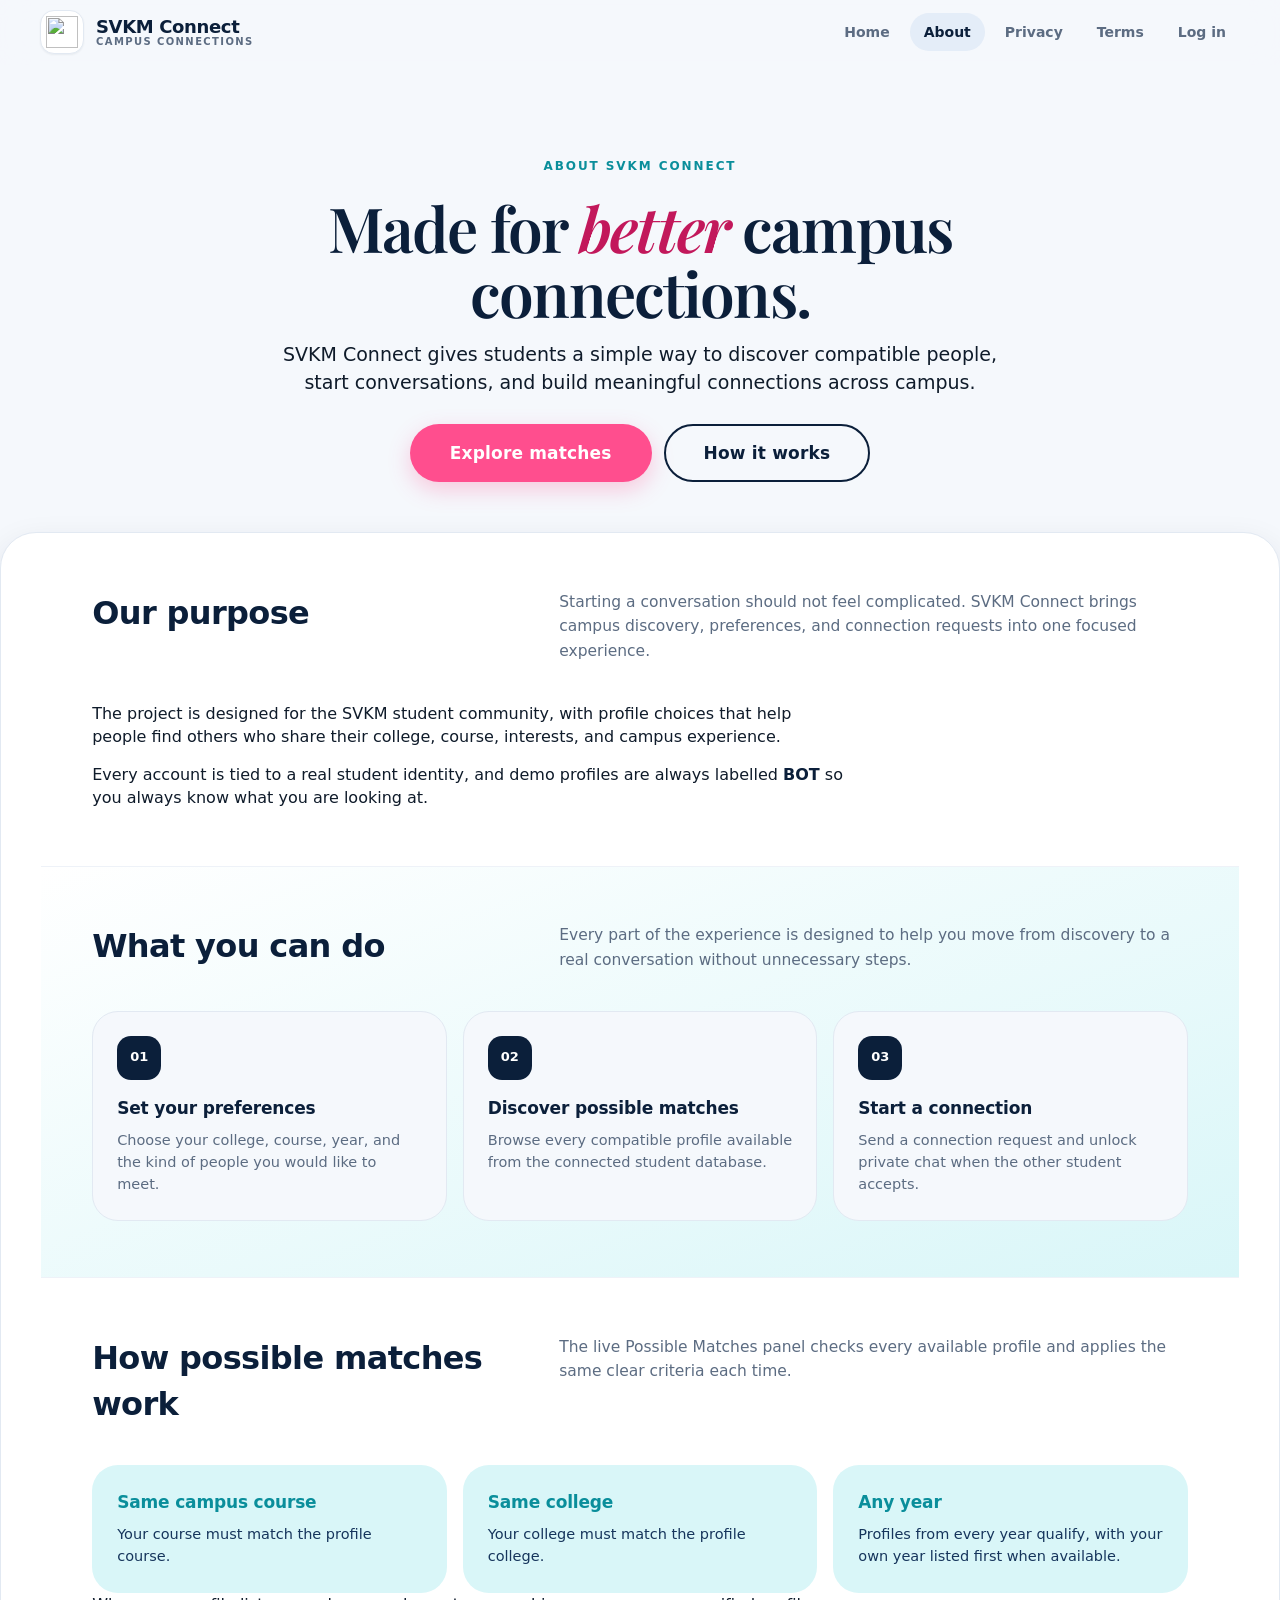
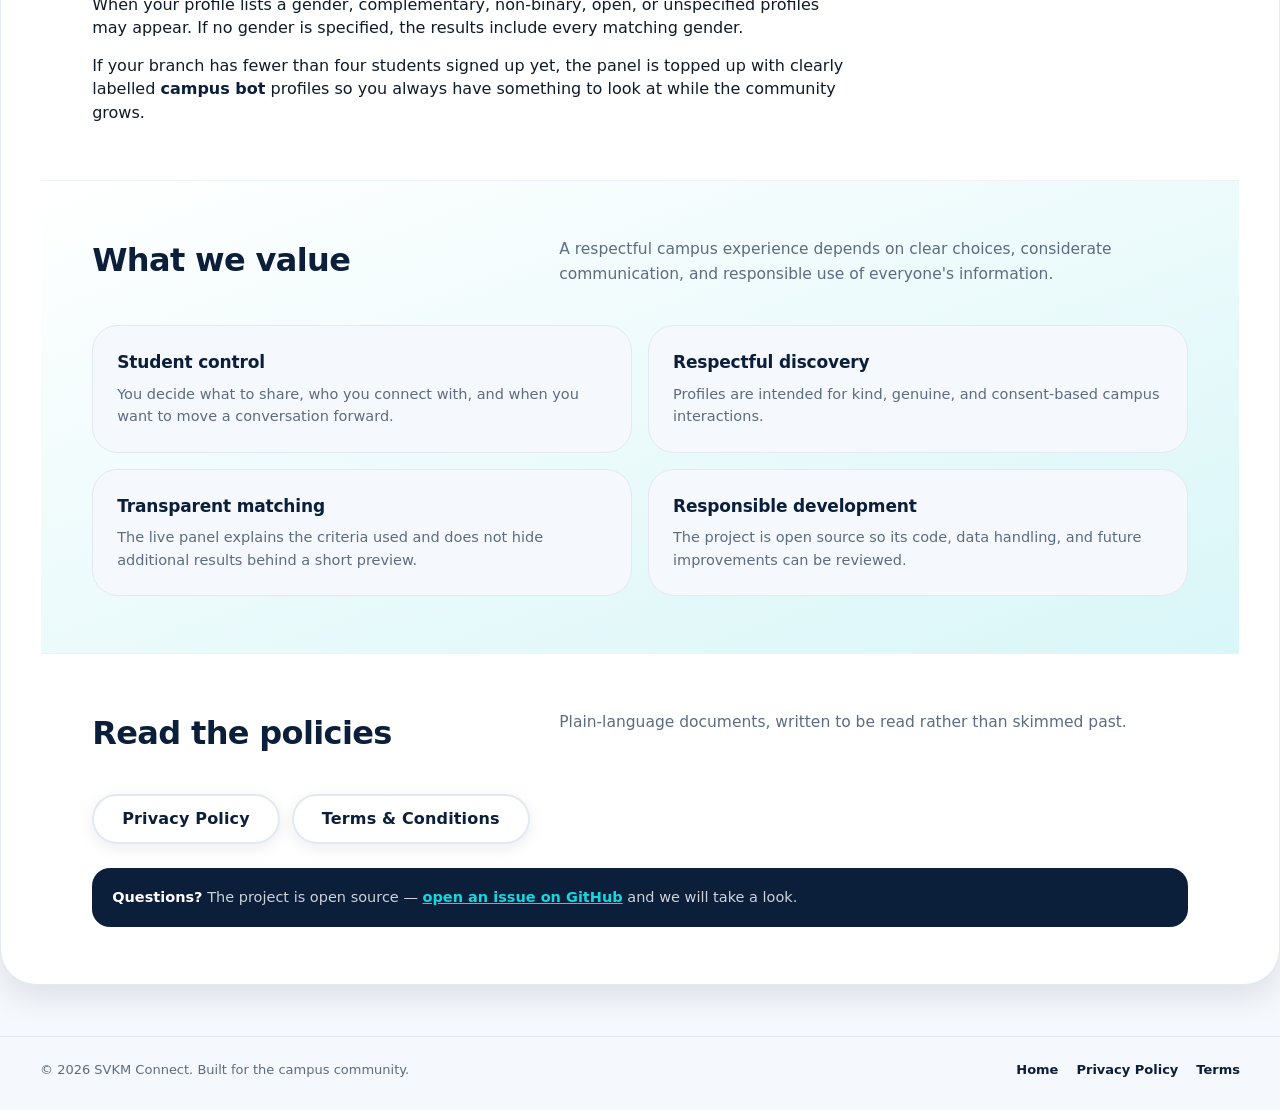
==== about.html @ 7f642ff6 "Add marketing home page and live match top-up" ====
<!doctype html>
<html lang="en">
<head>
  <meta charset="utf-8">
  <meta name="viewport" content="width=device-width,initial-scale=1">
  <meta name="description" content="Learn how SVKM Connect helps students discover compatible people across campus.">
  <meta name="theme-color" content="#0b1f3a">
  <title>About Us · SVKM Connect</title>
  <link rel="icon" type="image/svg+xml" href="logo.svg">
  <link rel="preconnect" href="https://fonts.cdnfonts.com" crossorigin>
  <link rel="stylesheet" href="https://fonts.cdnfonts.com/css/roobert">
  <link rel="preconnect" href="https://fonts.googleapis.com">
  <link rel="preconnect" href="https://fonts.gstatic.com" crossorigin>
  <link rel="stylesheet" href="https://fonts.googleapis.com/css2?family=Playfair+Display:ital,wght@0,400;0,500;0,600;0,700;1,400;1,600&display=swap">
  <link rel="stylesheet" href="styles.css">
  <style>
    .brand img{width:100%;height:100%;object-fit:contain}
  </style>
</head>
<body>
  <header class="p-header">
    <div class="shell p-header__inner">
      <a class="brand" href="./index.html" aria-label="SVKM Connect home">
        <span class="brand__logo"><img src="https://www.nmcollege.in/images/SVKM%20Logo.png" alt=""></span>
        <span class="brand__name">SVKM Connect<span class="brand__tag">Campus connections</span></span>
      </a>
      <nav aria-label="Main navigation">
        <a href="./index.html">Home</a>
        <a class="is-current" href="./about.html" aria-current="page">About</a>
        <a href="./privacy.html">Privacy</a>
        <a href="./terms.html">Terms</a>
        <a href="./auth.html">Log in</a>
      </nav>
    </div>
  </header>

  <main>
    <section class="shell p-hero">
      <span class="t-eyebrow">About SVKM Connect</span>
      <h1>Made for <em>better</em> campus connections.</h1>
      <p>SVKM Connect gives students a simple way to discover compatible people, start conversations, and build meaningful connections across campus.</p>
      <div class="p-hero__actions">
        <a class="btn btn--lg" href="./auth.html">Explore matches</a>
        <a class="btn btn--lg btn--ghost" href="#how-it-works">How it works</a>
      </div>
    </section>

    <div class="shell p-sheet">
      <section class="p-section">
        <div class="p-head">
          <h2>Our purpose</h2>
          <p>Starting a conversation should not feel complicated. SVKM Connect brings campus discovery, preferences, and connection requests into one focused experience.</p>
        </div>
        <div class="p-prose">
          <p>The project is designed for the SVKM student community, with profile choices that help people find others who share their college, course, interests, and campus experience.</p>
          <p>Every account is tied to a real student identity, and demo profiles are always labelled <strong>BOT</strong> so you always know what you are looking at.</p>
        </div>
      </section>

      <section class="p-section p-section--tint">
        <div class="p-head">
          <h2>What you can do</h2>
          <p>Every part of the experience is designed to help you move from discovery to a real conversation without unnecessary steps.</p>
        </div>
        <div class="p-cards p-cards--3">
          <article class="p-card">
            <span class="p-card__num">01</span>
            <h3>Set your preferences</h3>
            <p>Choose your college, course, year, and the kind of people you would like to meet.</p>
          </article>
          <article class="p-card">
            <span class="p-card__num">02</span>
            <h3>Discover possible matches</h3>
            <p>Browse every compatible profile available from the connected student database.</p>
          </article>
          <article class="p-card">
            <span class="p-card__num">03</span>
            <h3>Start a connection</h3>
            <p>Send a connection request and unlock private chat when the other student accepts.</p>
          </article>
        </div>
      </section>

      <section class="p-section" id="how-it-works">
        <div class="p-head">
          <h2>How possible matches work</h2>
          <p>The live Possible Matches panel checks every available profile and applies the same clear criteria each time.</p>
        </div>
        <div class="p-cards p-cards--3">
          <article class="p-card p-card--cyan">
            <h3>Same campus course</h3>
            <p>Your course must match the profile course.</p>
          </article>
          <article class="p-card p-card--cyan">
            <h3>Same college</h3>
            <p>Your college must match the profile college.</p>
          </article>
          <article class="p-card p-card--cyan">
            <h3>Any year</h3>
            <p>Profiles from every year qualify, with your own year listed first when available.</p>
          </article>
        </div>
        <div class="p-prose">
          <p>When your profile lists a gender, complementary, non-binary, open, or unspecified profiles may appear. If no gender is specified, the results include every matching gender.</p>
          <p>If your branch has fewer than four students signed up yet, the panel is topped up with clearly labelled <strong>campus bot</strong> profiles so you always have something to look at while the community grows.</p>
        </div>
      </section>

      <section class="p-section p-section--tint">
        <div class="p-head">
          <h2>What we value</h2>
          <p>A respectful campus experience depends on clear choices, considerate communication, and responsible use of everyone's information.</p>
        </div>
        <div class="p-cards p-cards--2">
          <article class="p-card">
            <h3>Student control</h3>
            <p>You decide what to share, who you connect with, and when you want to move a conversation forward.</p>
          </article>
          <article class="p-card">
            <h3>Respectful discovery</h3>
            <p>Profiles are intended for kind, genuine, and consent-based campus interactions.</p>
          </article>
          <article class="p-card">
            <h3>Transparent matching</h3>
            <p>The live panel explains the criteria used and does not hide additional results behind a short preview.</p>
          </article>
          <article class="p-card">
            <h3>Responsible development</h3>
            <p>The project is open source so its code, data handling, and future improvements can be reviewed.</p>
          </article>
        </div>
      </section>

      <section class="p-section">
        <div class="p-head">
          <h2>Read the policies</h2>
          <p>Plain-language documents, written to be read rather than skimmed past.</p>
        </div>
        <div class="p-hero__actions" style="justify-content:flex-start">
          <a class="btn btn--light" href="./privacy.html">Privacy Policy</a>
          <a class="btn btn--light" href="./terms.html">Terms &amp; Conditions</a>
        </div>
        <div class="p-note">
          <strong>Questions?</strong> The project is open source &mdash;
          <a href="https://github.com/panchalrohan44/NMconnect" target="_blank" rel="noopener noreferrer">open an issue on GitHub</a>
          and we will take a look.
        </div>
      </section>
    </div>
  </main>

  <footer class="p-foot">
    <div class="shell p-foot__inner">
      <p>&copy; 2026 SVKM Connect. Built for the campus community.</p>
      <div class="p-foot__links">
        <a href="./index.html">Home</a>
        <a href="./privacy.html">Privacy Policy</a>
        <a href="./terms.html">Terms</a>
      </div>
    </div>
  </footer>

  <script>
    (function () {
      'use strict';
      var header = document.querySelector('.p-header');
      if (!header) return;
      var onScroll = function () { header.classList.toggle('is-stuck', window.scrollY > 8); };
      onScroll();
      window.addEventListener('scroll', onScroll, { passive: true });
    })();
  </script>
</body>
</html>
---- styles.css ----
/* ==========================================================================
   SVKM Connect — shared design system
   --------------------------------------------------------------------------
   One source of truth for colour, type, spacing, radii, elevation and the
   reusable UI primitives. Every page links this file, so a token change here
   re-themes the whole site.

   Typography follows the Tinder marketing system: a geometric-grotesque UI
   sans (Roobert) paired with a high-contrast editorial display serif for the
   big marketing headlines. Palette is cyan / pink / dark pink / dark blue.
   ========================================================================== */

/* ---------- tokens ---------- */
:root{
  /* brand primitives */
  --cyan:#12d8e0;
  --cyan-deep:#0a8e9b;
  --cyan-soft:#d9f6f8;
  --pink:#ff4e8e;
  --pink-deep:#c2185b;
  --pink-soft:#ffdce8;
  --blue:#0b1f3a;
  --blue-mid:#16355c;
  --blue-soft:#e4edf8;

  /* neutrals */
  --ink:#0f1b2a;
  --muted:#5c6c82;
  --bg:#f5f8fc;
  --card:#ffffff;
  --line:#e2e9f2;
  --line-soft:#eef2f8;

  /* legacy aliases — kept so page-level CSS can stay declarative */
  --accent-1:var(--pink);
  --accent-2:var(--cyan);
  --accent-3:var(--pink-deep);
  --blue-light:var(--cyan-soft);
  --blue-deep:var(--blue);

  /* radii ladder */
  --r-xs:8px;
  --r-sm:12px;
  --r-md:18px;
  --r-lg:26px;
  --r-xl:36px;
  --r-pill:999px;

  /* four elevation levels, no more */
  --sh-1:0 1px 2px rgba(11,31,58,.06);
  --sh-2:0 4px 16px rgba(11,31,58,.08);
  --sh-3:0 12px 32px rgba(11,31,58,.10);
  --sh-4:0 24px 60px rgba(11,31,58,.16);

  /* type */
  --font-sans:"Roobert","Poppins","Segoe UI",system-ui,-apple-system,Roboto,Helvetica,Arial,sans-serif;
  --font-body:var(--font-sans);
  --font-display:"Playfair Display","Playfair Display Fallback",Georgia,"Times New Roman",serif;
  --ease:cubic-bezier(.16,.84,.29,1);
  /* 1280 outer - the inline padding below = 1200 of actual content on desktop */
  --shell:1280px;
  --gutter:clamp(16px,4vw,40px);
  --nav-h:64px;
}

/* ---------- reset ---------- */
*,*::before,*::after{box-sizing:border-box}
html{-webkit-text-size-adjust:100%;scroll-behavior:smooth}
body{margin:0;background:var(--bg);color:var(--ink);font-family:var(--font-body);line-height:1.45;-webkit-font-smoothing:antialiased;-moz-osx-font-smoothing:grayscale;overflow-x:hidden}
img{max-width:100%;display:block}
h1,h2,h3,h4,p,figure,blockquote{margin:0}
ul{margin:0;padding:0;list-style:none}
a{color:inherit}
button,input,select,textarea{font:inherit;color:inherit}
:focus-visible{outline:3px solid rgba(255,78,142,.5);outline-offset:3px;border-radius:4px}
::selection{background:var(--cyan-soft);color:var(--blue)}
.sr-only{position:absolute;width:1px;height:1px;padding:0;margin:-1px;overflow:hidden;clip:rect(0,0,0,0);white-space:nowrap;border:0}
.shell{width:min(var(--shell),100%);margin-inline:auto;padding-inline:var(--gutter)}

/* ---------- type roles ---------- */
.t-display{font-family:var(--font-display);font-size:clamp(40px,6.4vw,78px);line-height:.98;font-weight:600;letter-spacing:-.03em;color:var(--blue)}
.t-display em{font-style:italic;color:var(--pink-deep)}
.t-h1{font-family:var(--font-display);font-size:clamp(30px,4.2vw,50px);line-height:1.06;font-weight:600;letter-spacing:-.025em;color:var(--blue)}
.t-h1 em{font-style:italic;color:var(--pink-deep)}
.t-h2{font-size:clamp(22px,2.4vw,30px);line-height:1.15;font-weight:700;letter-spacing:-.02em;color:var(--blue)}
.t-h3{font-size:18px;line-height:1.25;font-weight:700;letter-spacing:-.01em;color:var(--blue)}
.t-lead{font-size:clamp(16px,1.5vw,20px);line-height:1.5;color:var(--muted)}
.t-body{font-size:16px;line-height:1.6;color:var(--muted)}
.t-body-sm{font-size:14px;line-height:1.55;color:var(--muted)}
.t-eyebrow{display:inline-flex;align-items:center;gap:8px;font-size:12px;font-weight:700;letter-spacing:.16em;text-transform:uppercase;color:var(--cyan-deep)}

/* ---------- buttons: 2px-bordered pills ---------- */
.btn{
  display:inline-flex;align-items:center;justify-content:center;gap:9px;
  min-height:50px;padding:0 28px;border-radius:var(--r-pill);
  border:2px solid transparent;background:var(--pink);color:#fff;
  font:700 16px/1 var(--font-body);letter-spacing:.01em;
  text-decoration:none;cursor:pointer;white-space:nowrap;
  box-shadow:0 8px 22px rgba(255,78,142,.28);
  transition:transform .2s var(--ease),background .2s var(--ease),box-shadow .2s var(--ease),color .2s var(--ease),border-color .2s var(--ease);
}
.btn:hover{background:var(--pink-deep);transform:translateY(-2px);box-shadow:0 12px 28px rgba(255,78,142,.34)}
.btn:active{transform:translateY(0) scale(.985)}
.btn--ghost{background:transparent;color:var(--blue);border-color:var(--blue);box-shadow:none}
.btn--ghost:hover{background:var(--blue);color:#fff;border-color:var(--blue)}
.btn--cyan{background:var(--cyan);color:var(--blue);box-shadow:0 8px 22px rgba(18,216,224,.35)}
.btn--cyan:hover{background:var(--cyan-deep);color:#fff}
.btn--dark{background:var(--blue);color:#fff;box-shadow:0 8px 22px rgba(11,31,58,.28)}
.btn--dark:hover{background:var(--blue-mid);color:#fff}
.btn--light{background:#fff;color:var(--blue);border-color:var(--line);box-shadow:var(--sh-2)}
.btn--light:hover{background:var(--bg);color:var(--blue);border-color:var(--blue)}
.btn--lg{min-height:58px;padding:0 38px;font-size:17px}
.btn--sm{min-height:40px;padding:0 18px;font-size:14px}
.btn--block{width:100%}
.btn[disabled],.btn[aria-disabled="true"]{opacity:.55;cursor:not-allowed;transform:none;box-shadow:none}

/* ---------- cards & surfaces ---------- */
.card{background:var(--card);border:1px solid var(--line);border-radius:var(--r-lg);box-shadow:var(--sh-2)}
.card--pad{padding:28px}

/* ---------- forms ---------- */
label{display:grid;gap:6px;font-size:12px;font-weight:700;letter-spacing:.02em;color:var(--muted)}
input,select,textarea{
  width:100%;padding:13px 15px;border:1px solid var(--line);border-radius:var(--r-sm);
  background:var(--bg);color:var(--ink);
  transition:border-color .2s var(--ease),background .2s var(--ease),box-shadow .2s var(--ease);
}
select{
  appearance:none;-webkit-appearance:none;padding-right:38px;cursor:pointer;
  background-image:url("data:image/svg+xml,%3Csvg xmlns='http://www.w3.org/2000/svg' viewBox='0 0 12 8'%3E%3Cpath fill='%235c6c82' d='M6 8 0 1.4 1.4 0 6 4.6 10.6 0 12 1.4z'/%3E%3C/svg%3E");
  background-repeat:no-repeat;background-position:right 14px center;background-size:11px;
}
textarea{resize:vertical;min-height:84px;line-height:1.5}
input:focus,select:focus,textarea:focus{outline:none;border-color:var(--pink);background:#fff;box-shadow:0 0 0 4px rgba(255,78,142,.14)}
input::placeholder,textarea::placeholder{color:#9aa8bb}

/* ---------- status messages (no alerts, ever) ---------- */
.status{min-height:20px;font-size:13px;font-weight:500;color:var(--muted)}
.status.error{color:var(--pink-deep)}
.status.success{color:var(--cyan-deep)}

/* ---------- badges ---------- */
.badge{display:inline-flex;align-items:center;gap:6px;flex:0 0 auto;padding:5px 11px;border-radius:var(--r-pill);background:var(--cyan-soft);color:var(--cyan-deep);font:700 10px/1 var(--font-body);letter-spacing:.1em;text-transform:uppercase;white-space:nowrap;vertical-align:middle}
.badge--bot{background:var(--pink-soft);color:var(--pink-deep)}
.badge--live{background:var(--pink-soft);color:var(--pink-deep)}
.badge--live::before{content:"";width:6px;height:6px;border-radius:50%;background:currentColor;animation:blip 1.4s ease-in-out infinite}
@keyframes blip{0%,100%{opacity:1;transform:scale(1)}50%{opacity:.3;transform:scale(.7)}}

/* ---------- brand lockup ---------- */
.brand{display:flex;align-items:center;gap:12px;text-decoration:none;min-width:0}
.brand__logo{width:44px;height:44px;flex:0 0 44px;border-radius:14px;background:#fff;border:1px solid var(--line);box-shadow:var(--sh-1);padding:5px}
.brand__logo img{width:100%;height:100%;object-fit:contain}
.brand__name{font-size:18px;font-weight:800;letter-spacing:-.02em;color:var(--blue);line-height:1.1}
.brand__tag{display:block;font-size:10px;font-weight:600;letter-spacing:.14em;text-transform:uppercase;color:var(--muted)}

/* ---------- marketing page (index) ---------- */
.m-page{background:var(--bg)}

/* top nav */
.m-nav{position:sticky;top:0;z-index:60;background:rgba(245,248,252,.86);backdrop-filter:blur(16px);-webkit-backdrop-filter:blur(16px);border-bottom:1px solid transparent;transition:border-color .2s var(--ease),box-shadow .2s var(--ease)}
.m-nav.is-stuck{border-bottom-color:var(--line);box-shadow:var(--sh-1)}
.m-nav__inner{display:flex;align-items:center;justify-content:space-between;gap:16px;min-height:var(--nav-h)}
.m-nav__links{display:flex;align-items:center;gap:4px}
.m-nav__links a{padding:9px 14px;border-radius:var(--r-pill);color:var(--muted);font-size:14px;font-weight:600;text-decoration:none;transition:background .2s var(--ease),color .2s var(--ease)}
.m-nav__links a:hover{background:var(--card);color:var(--blue)}
.m-nav__actions{display:flex;align-items:center;gap:10px}
.m-nav__toggle{display:none;width:44px;height:44px;padding:0;border:1px solid var(--line);border-radius:var(--r-sm);background:var(--card);cursor:pointer;box-shadow:var(--sh-1)}
.m-nav__toggle span{display:block;width:18px;height:2px;margin:3px auto;border-radius:2px;background:var(--blue);transition:transform .25s var(--ease),opacity .2s var(--ease)}
.m-nav__toggle[aria-expanded="true"] span:nth-child(1){transform:translateY(5px) rotate(45deg)}
.m-nav__toggle[aria-expanded="true"] span:nth-child(2){opacity:0}
.m-nav__toggle[aria-expanded="true"] span:nth-child(3){transform:translateY(-5px) rotate(-45deg)}

/* hero — copy fills the middle, CTA row is pinned to the bottom of the box */
.m-hero{
  position:relative;display:flex;flex-direction:column;gap:36px;
  min-height:min(86vh,720px);
  margin-top:clamp(20px,3vw,40px);padding:clamp(28px,4.4vw,64px);
  border-radius:var(--r-xl);overflow:hidden;
  background:linear-gradient(150deg,var(--blue) 0%,var(--blue-mid) 52%,#1d4a7a 100%);
  box-shadow:var(--sh-4);color:#fff;
}
.m-hero::before{content:"";position:absolute;width:min(52vw,620px);aspect-ratio:1;right:-14%;top:-26%;border-radius:50%;background:radial-gradient(circle,rgba(18,216,224,.34),rgba(18,216,224,0) 68%);pointer-events:none}
.m-hero::after{content:"";position:absolute;width:min(46vw,540px);aspect-ratio:1;left:-16%;bottom:-32%;border-radius:50%;background:radial-gradient(circle,rgba(255,78,142,.34),rgba(255,78,142,0) 66%);pointer-events:none}
.m-hero__body{position:relative;z-index:1;flex:1;display:flex;flex-direction:column;justify-content:center;gap:20px;min-width:0}
.m-hero__eyebrow{display:inline-flex;align-items:center;gap:9px;align-self:flex-start;padding:8px 15px;border-radius:var(--r-pill);background:rgba(255,255,255,.1);border:1px solid rgba(255,255,255,.2);color:var(--cyan);font-size:12px;font-weight:700;letter-spacing:.16em;text-transform:uppercase}
.m-hero__title{font-family:var(--font-display);font-size:clamp(42px,7vw,88px);line-height:.96;font-weight:600;letter-spacing:-.035em;max-width:16ch}
.m-hero__title em{font-style:italic;color:var(--cyan)}
.m-hero__lead{font-size:clamp(16px,1.7vw,21px);line-height:1.5;color:rgba(255,255,255,.76);max-width:56ch}
.m-hero__scroll{margin-top:8px;color:rgba(255,255,255,.5);font-size:13px;font-weight:600;letter-spacing:.04em}
/* CTAs live at the bottom edge of the hero box */
.m-hero__actions{position:relative;z-index:1;display:flex;flex-wrap:wrap;align-items:center;gap:14px;padding-top:26px;border-top:1px solid rgba(255,255,255,.16)}
.m-hero__actions .btn--ghost{color:#fff;border-color:rgba(255,255,255,.45)}
.m-hero__actions .btn--ghost:hover{background:#fff;color:var(--blue);border-color:#fff}
.m-hero__note{font-size:12px;color:rgba(255,255,255,.5)}

/* stat strip */
.m-stats{display:grid;grid-template-columns:repeat(4,1fr);gap:1px;margin-top:24px;background:var(--line);border:1px solid var(--line);border-radius:var(--r-lg);overflow:hidden}
.m-stat{padding:26px 22px;background:var(--card);text-align:center}
.m-stat strong{display:block;font-size:clamp(28px,3.4vw,40px);font-weight:800;letter-spacing:-.03em;color:var(--blue);line-height:1}
.m-stat span{display:block;margin-top:8px;font-size:12px;font-weight:600;letter-spacing:.1em;text-transform:uppercase;color:var(--muted)}

/* generic section */
.m-section{padding:clamp(56px,7vw,104px) 0}
.m-section--tint{background:linear-gradient(180deg,var(--card),var(--bg))}
.m-section__head{max-width:64ch;margin-bottom:clamp(30px,4vw,54px)}
.m-section__head .t-eyebrow{margin-bottom:14px}
.m-section__head p{margin-top:14px}
.m-section--center .m-section__head{margin-inline:auto;text-align:center}
.m-section--center .t-eyebrow{justify-content:center}

/* mission statement */
.m-mission{display:grid;grid-template-columns:minmax(0,1fr) minmax(0,.85fr);gap:clamp(28px,5vw,64px);align-items:center}
.m-mission__quote{font-family:var(--font-display);font-size:clamp(26px,3.4vw,44px);line-height:1.16;font-weight:600;letter-spacing:-.02em;color:var(--blue)}
.m-mission__quote em{font-style:italic;color:var(--pink-deep)}
.m-mission__sign{margin-top:20px;font-size:13px;font-weight:700;letter-spacing:.14em;text-transform:uppercase;color:var(--muted)}

/* feature grid — 6 up on desktop, matching the reference pattern */
.m-grid{display:grid;gap:16px}
.m-grid--3{grid-template-columns:repeat(3,1fr)}
.m-grid--4{grid-template-columns:repeat(4,1fr)}
.m-feature{padding:26px;border:1px solid var(--line);border-radius:var(--r-lg);background:var(--card);box-shadow:var(--sh-1);transition:transform .3s var(--ease),box-shadow .3s var(--ease),border-color .3s var(--ease)}
.m-feature:hover{transform:translateY(-5px);box-shadow:var(--sh-3);border-color:var(--pink-soft)}
.m-feature__cat{display:block;margin-bottom:12px;font-size:11px;font-weight:700;letter-spacing:.16em;text-transform:uppercase;color:var(--cyan-deep)}
.m-feature h3{margin-bottom:9px}
.m-feature p{font-size:14.5px;line-height:1.55;color:var(--muted)}
.m-feature--accent{background:linear-gradient(150deg,var(--pink) 0%,var(--pink-deep) 100%);border-color:transparent;color:#fff}
.m-feature--accent .m-feature__cat,.m-feature--accent h3,.m-feature--accent p{color:#fff}
.m-feature--accent .m-feature__cat{color:var(--cyan)}
.m-feature--accent p{color:rgba(255,255,255,.82)}

/* numbered steps */
.m-steps{display:grid;grid-template-columns:repeat(3,1fr);gap:16px;counter-reset:step}
.m-step{padding:30px 26px;border-radius:var(--r-lg);background:var(--card);border:1px solid var(--line);box-shadow:var(--sh-1)}
.m-step__num{display:grid;place-items:center;width:46px;height:46px;margin-bottom:20px;border-radius:50%;background:var(--blue);color:#fff;font-size:14px;font-weight:800}
.m-step h3{margin-bottom:9px}
.m-step p{font-size:14.5px;line-height:1.55;color:var(--muted)}

/* dark band — the "dark blue on some areas" */
.m-band{background:var(--blue);color:#fff}
.m-band .t-h1,.m-band .t-h2{color:#fff}
.m-band .t-h1 em{color:var(--cyan)}
.m-band .t-lead,.m-band .t-body{color:rgba(255,255,255,.72)}
.m-band .m-section__head{max-width:none}

/* CTA card */
.m-cta{display:grid;grid-template-columns:minmax(0,1.2fr) minmax(0,.8fr);gap:clamp(26px,4vw,56px);align-items:center;padding:clamp(32px,5vw,64px);border-radius:var(--r-xl);background:linear-gradient(140deg,var(--pink) 0%,var(--pink-deep) 62%,#8e1244 100%);box-shadow:var(--sh-4);color:#fff}
.m-cta h2{color:#fff}
.m-cta p{color:rgba(255,255,255,.84)}
.m-cta__actions{display:flex;flex-direction:column;gap:12px}
.m-cta__actions .btn{width:100%}
.m-cta__actions .btn--light:hover{background:var(--blue);color:#fff;border-color:var(--blue)}

/* FAQ */
.m-faq{display:grid;gap:10px;max-width:840px}
.m-faq details{border:1px solid var(--line);border-radius:var(--r-md);background:var(--card);overflow:hidden}
.m-faq summary{padding:18px 22px;cursor:pointer;font-weight:700;color:var(--blue);list-style:none;display:flex;justify-content:space-between;gap:14px;align-items:center}
.m-faq summary::-webkit-details-marker{display:none}
.m-faq summary::after{content:"+";flex:0 0 auto;font-size:22px;font-weight:400;color:var(--pink);transition:transform .25s var(--ease)}
.m-faq details[open] summary::after{transform:rotate(45deg)}
.m-faq p{padding:0 22px 20px;font-size:15px;line-height:1.6;color:var(--muted)}

/* footer — 4 columns */
.m-footer{background:var(--blue);color:rgba(255,255,255,.68);padding:clamp(48px,6vw,80px) 0 32px;margin-top:0}
.m-footer__top{display:grid;grid-template-columns:minmax(0,1.4fr) repeat(3,minmax(0,1fr));gap:clamp(24px,4vw,48px)}
.m-footer__about p{margin-top:16px;font-size:14px;line-height:1.6;max-width:38ch}
.m-footer h4{margin-bottom:14px;font-size:12px;font-weight:700;letter-spacing:.16em;text-transform:uppercase;color:var(--cyan)}
.m-footer li{margin-bottom:9px}
.m-footer li a{color:rgba(255,255,255,.68);font-size:14px;text-decoration:none;transition:color .2s var(--ease)}
.m-footer li a:hover{color:#fff}
.m-footer__bottom{display:flex;flex-wrap:wrap;justify-content:space-between;gap:12px;margin-top:44px;padding-top:24px;border-top:1px solid rgba(255,255,255,.12);font-size:12px}
.m-footer__legal{display:flex;flex-wrap:wrap;gap:8px 18px}
.m-footer__legal a{color:rgba(255,255,255,.68);text-decoration:none}
.m-footer__legal a:hover{color:#fff}

/* ---------- shared app chrome (post-signup pages) ---------- */
.app-header{
  position:sticky;top:0;z-index:50;
  display:flex;align-items:center;justify-content:space-between;gap:16px;
  min-height:var(--nav-h);margin-bottom:26px;padding:10px 0;
  background:rgba(245,248,252,.88);backdrop-filter:blur(16px);-webkit-backdrop-filter:blur(16px);
  transition:box-shadow .2s var(--ease);
}
.app-header.is-stuck{box-shadow:var(--sh-2)}
.app-nav{display:flex;align-items:center;gap:8px}
.app-nav__link{padding:9px 14px;border-radius:var(--r-pill);color:var(--muted);font-size:14px;font-weight:600;text-decoration:none;transition:background .2s var(--ease),color .2s var(--ease)}
.app-nav__link:hover{background:var(--card);color:var(--blue)}
.app-footer{margin-top:28px;padding:26px;border-radius:var(--r-lg);background:var(--card);border:1px solid var(--line);box-shadow:var(--sh-1)}
.app-footer__grid{display:flex;flex-wrap:wrap;justify-content:space-between;align-items:center;gap:16px}
.app-footer__links{display:flex;flex-wrap:wrap;gap:10px}
.app-footer__links a{padding:7px 12px;border-radius:var(--r-pill);background:var(--bg);color:var(--muted);font-size:13px;font-weight:600;text-decoration:none}
.app-footer__links a:hover{background:var(--cyan-soft);color:var(--blue)}

/* ---------- static content pages (about / privacy / terms) ---------- */
.p-header{position:sticky;top:0;z-index:50;background:rgba(245,248,252,.88);backdrop-filter:blur(16px);-webkit-backdrop-filter:blur(16px);border-bottom:1px solid transparent;transition:border-color .2s var(--ease),box-shadow .2s var(--ease)}
.p-header.is-stuck{border-bottom-color:var(--line);box-shadow:var(--sh-1)}
.p-header__inner{display:flex;align-items:center;justify-content:space-between;gap:18px;min-height:var(--nav-h)}
.p-header nav{display:flex;flex-wrap:wrap;align-items:center;gap:6px}
.p-header nav a{padding:9px 14px;border-radius:var(--r-pill);color:var(--muted);font-size:14px;font-weight:600;text-decoration:none;transition:background .2s var(--ease),color .2s var(--ease)}
.p-header nav a:hover{background:var(--card);color:var(--blue)}
.p-header nav a.is-current{background:var(--blue-soft);color:var(--blue)}

.p-hero{padding:clamp(46px,7vw,88px) 0 clamp(30px,4vw,50px);text-align:center}
.p-hero h1{max-width:18ch;margin:20px auto 16px;font-family:var(--font-display);font-size:clamp(34px,5.6vw,62px);line-height:1.04;font-weight:600;letter-spacing:-.03em;color:var(--blue)}
.p-hero h1 em{font-style:italic;color:var(--pink-deep)}
.p-hero p{max-width:62ch;margin:0 auto;font-size:clamp(15.5px,1.7vw,19px)}
.p-hero__actions{display:flex;flex-wrap:wrap;justify-content:center;gap:12px;margin-top:28px}

.p-sheet{border:1px solid var(--line);border-radius:var(--r-xl);background:var(--card);box-shadow:var(--sh-3);overflow:hidden}
.p-section{padding:clamp(34px,4.4vw,60px) clamp(22px,4vw,58px)}
.p-section + .p-section{border-top:1px solid var(--line-soft)}
.p-section--tint{background:linear-gradient(160deg,var(--card),var(--cyan-soft))}
.p-head{display:grid;grid-template-columns:minmax(0,.8fr) minmax(0,1.2fr);gap:clamp(20px,4vw,48px);align-items:start;margin-bottom:clamp(22px,3vw,38px)}
.p-head h2{margin:0;font-size:clamp(22px,2.6vw,32px);font-weight:700;letter-spacing:-.02em;color:var(--blue)}
.p-head p{margin:0;color:var(--muted);font-size:15.5px;line-height:1.6}
.p-prose{max-width:74ch}
.p-prose p + p{margin-top:15px}
.p-prose h3{margin:30px 0 10px;font-size:17px;font-weight:700;letter-spacing:-.01em;color:var(--blue)}
.p-prose ul{display:grid;gap:9px;margin-top:14px}
.p-prose li{position:relative;padding-left:26px;font-size:15px;line-height:1.6;color:var(--muted)}
.p-prose li::before{content:"";position:absolute;left:0;top:.62em;width:11px;height:11px;border-radius:50%;background:var(--cyan)}
.p-prose strong{color:var(--blue)}
.p-prose a{color:var(--blue);font-weight:600}

.p-cards{display:grid;gap:16px}
.p-cards--3{grid-template-columns:repeat(3,1fr)}
.p-cards--2{grid-template-columns:repeat(2,1fr)}
.p-card{padding:24px;border:1px solid var(--line);border-radius:var(--r-lg);background:var(--bg);transition:transform .3s var(--ease),border-color .3s var(--ease),box-shadow .3s var(--ease)}
.p-card:hover{transform:translateY(-4px);border-color:var(--pink-soft);box-shadow:var(--sh-2)}
.p-card__num{display:grid;place-items:center;width:44px;height:44px;margin-bottom:16px;border-radius:14px;background:var(--blue);color:#fff;font-size:13px;font-weight:800}
.p-card h3{margin-bottom:8px;font-size:17px;font-weight:700;letter-spacing:-.01em;color:var(--blue)}
.p-card p{font-size:14.5px;line-height:1.55;color:var(--muted)}
.p-card--cyan{background:var(--cyan-soft);border-color:transparent}
.p-card--pink{background:var(--pink-soft);border-color:transparent}
.p-card--cyan p,.p-card--pink p{color:var(--blue-mid)}
.p-card--cyan h3{color:var(--cyan-deep)}
.p-card--pink h3{color:var(--pink-deep)}

.p-note{margin-top:24px;padding:18px 20px;border-radius:var(--r-md);background:var(--blue);color:rgba(255,255,255,.8);font-size:14.5px;line-height:1.6}
.p-note strong{color:#fff}
.p-note a{color:var(--cyan);font-weight:700}

.p-foot{padding:clamp(34px,4vw,54px) 0 30px;color:var(--muted);font-size:13px}
.p-foot__inner{display:flex;flex-wrap:wrap;justify-content:space-between;align-items:center;gap:14px;padding-top:24px;border-top:1px solid var(--line)}
.p-foot p{margin:0}
.p-foot a{color:var(--blue);font-weight:700;text-decoration:none}
.p-foot a:hover{color:var(--pink-deep)}
.p-foot__links{display:flex;flex-wrap:wrap;gap:8px 18px}

@media (max-width:1000px){
  .p-cards--3{grid-template-columns:1fr 1fr}
}
@media (max-width:860px){
  .p-header__inner{flex-wrap:wrap;padding-bottom:8px}
  .p-head{grid-template-columns:1fr}
  .p-cards--3,.p-cards--2{grid-template-columns:1fr}
  .p-sheet{border-radius:var(--r-lg)}
}
@media (max-width:600px){
  .p-header nav{width:100%;overflow-x:auto;padding-bottom:2px}
  .p-hero__actions{flex-direction:column;align-items:stretch}
  .p-hero__actions .btn{width:100%}
  .p-foot__inner{flex-direction:column;align-items:flex-start}
}

/* ---------- motion ---------- */
.reveal{opacity:0;transform:translateY(20px);transition:opacity .7s var(--ease),transform .7s var(--ease)}
.reveal.is-in{opacity:1;transform:translateY(0)}

@media (prefers-reduced-motion:reduce){
  html{scroll-behavior:auto}
  *,*::before,*::after{animation-duration:.01ms!important;animation-iteration-count:1!important;transition-duration:.01ms!important}
  .reveal{opacity:1;transform:none}
}

/* ---------- responsive ---------- */
@media (max-width:1060px){
  .m-grid--4{grid-template-columns:repeat(2,1fr)}
}
@media (max-width:1000px){
  .m-mission,.m-cta{grid-template-columns:1fr}
  .m-footer__top{grid-template-columns:1fr 1fr}
}
@media (max-width:880px){
  .m-nav__toggle{display:block}
  .m-nav__inner{flex-wrap:wrap;padding-bottom:2px}
  .m-nav__links,.m-nav__actions{display:none;flex-basis:100%;flex-direction:column;align-items:stretch;gap:6px;padding:12px 0}
  .m-nav__actions{padding-top:14px;border-top:1px solid var(--line)}
  .m-nav.is-open .m-nav__links,.m-nav.is-open .m-nav__actions{display:flex}
  .m-nav__links a{padding:12px 14px}
  .m-nav__actions .btn{width:100%}
  .m-grid--3,.m-steps{grid-template-columns:1fr}
  .m-stats{grid-template-columns:1fr 1fr}
}
@media (max-width:600px){
  .m-hero{min-height:0;padding:26px 20px;border-radius:var(--r-lg);gap:28px;margin-top:14px}
  .m-hero__actions{flex-direction:column;align-items:stretch}
  .m-hero__actions .btn{width:100%}
  .m-hero__actions .m-hero__note{text-align:center}
  .m-grid--4{grid-template-columns:1fr}
  .m-footer__top{grid-template-columns:1fr}
  .m-stat{padding:20px 12px}
  .m-cta{padding:26px 20px;border-radius:var(--r-lg)}
  .app-header{flex-wrap:wrap;row-gap:10px}
  .app-nav{width:100%;overflow-x:auto;padding-bottom:2px}
  .btn{padding:0 22px;font-size:15px}
}
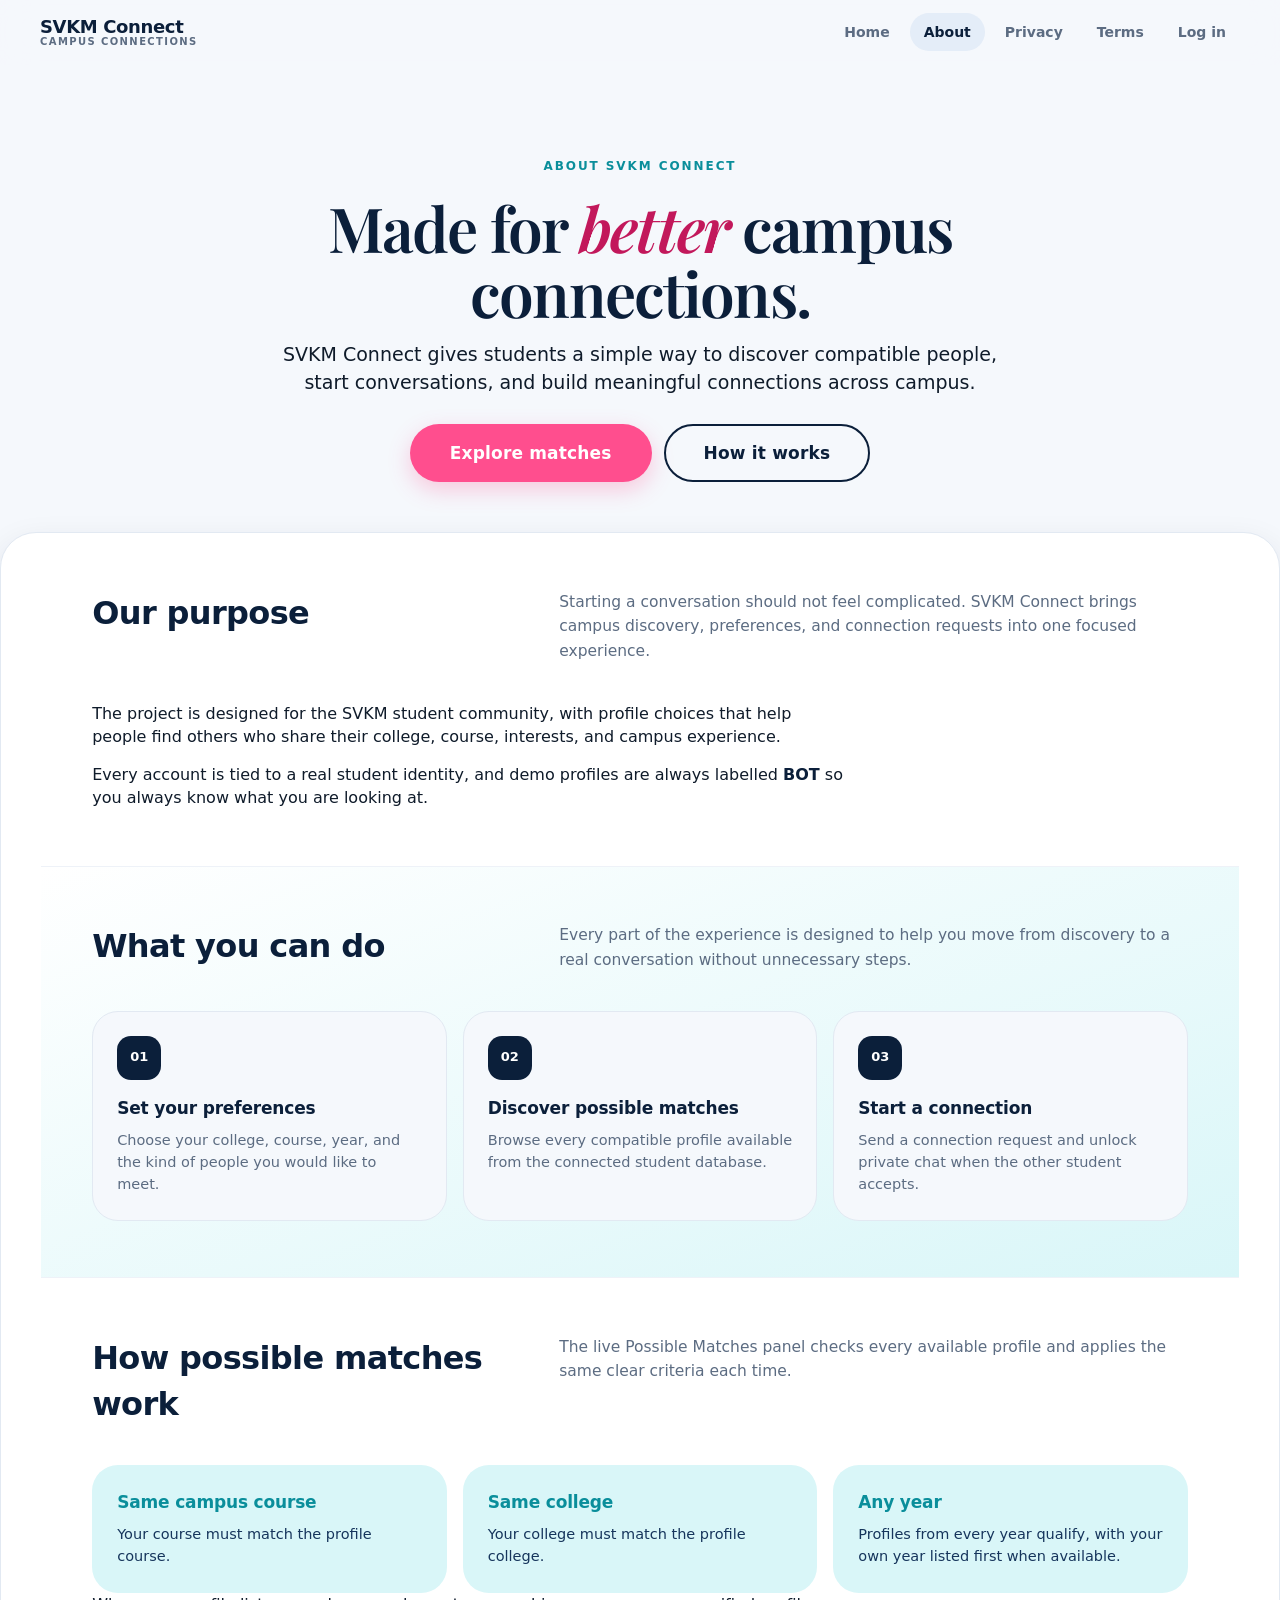
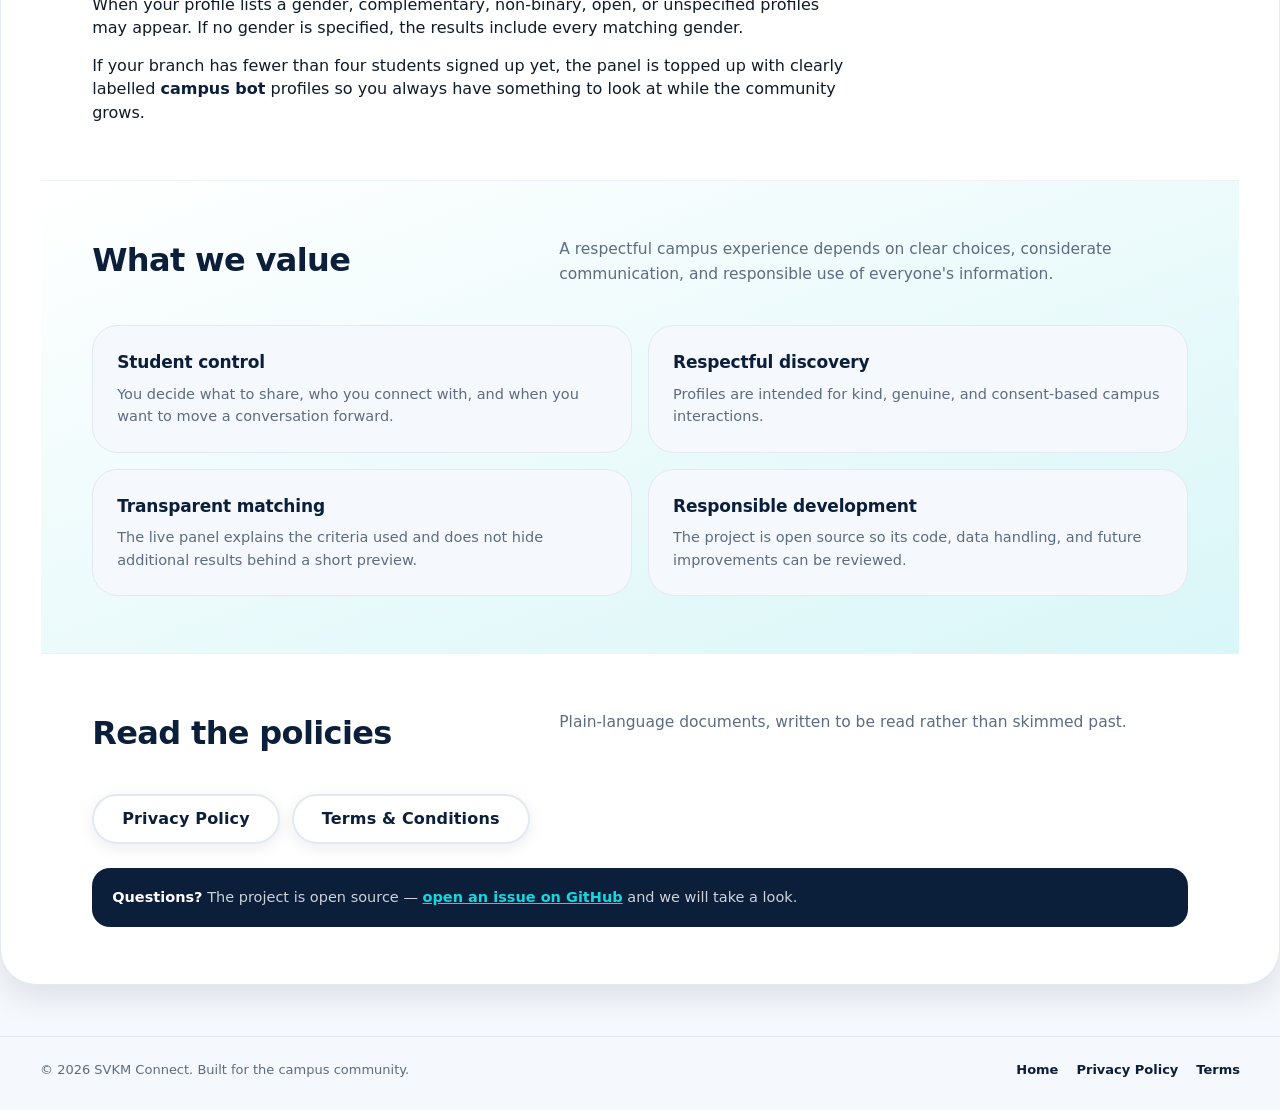
==== commit 2ebab10c: "Remove SVKM logo image Co-authored-by: Copilot <223556219+Copilot@users.noreply.github.com>" ====
--- a/about.html
+++ b/about.html
@@ -14,14 +14,12 @@
   <link rel="stylesheet" href="https://fonts.googleapis.com/css2?family=Playfair+Display:ital,wght@0,400;0,500;0,600;0,700;1,400;1,600&display=swap">
   <link rel="stylesheet" href="styles.css">
   <style>
-    .brand img{width:100%;height:100%;object-fit:contain}
   </style>
 </head>
 <body>
   <header class="p-header">
     <div class="shell p-header__inner">
       <a class="brand" href="./index.html" aria-label="SVKM Connect home">
-        <span class="brand__logo"><img src="https://www.nmcollege.in/images/SVKM%20Logo.png" alt=""></span>
         <span class="brand__name">SVKM Connect<span class="brand__tag">Campus connections</span></span>
       </a>
       <nav aria-label="Main navigation">
--- a/styles.css
+++ b/styles.css
@@ -74,6 +74,7 @@
 button,input,select,textarea{font:inherit;color:inherit}
 :focus-visible{outline:3px solid rgba(255,78,142,.5);outline-offset:3px;border-radius:4px}
 ::selection{background:var(--cyan-soft);color:var(--blue)}
+[hidden]{display:none!important}
 .sr-only{position:absolute;width:1px;height:1px;padding:0;margin:-1px;overflow:hidden;clip:rect(0,0,0,0);white-space:nowrap;border:0}
 .shell{width:min(var(--shell),100%);margin-inline:auto;padding-inline:var(--gutter)}
 
